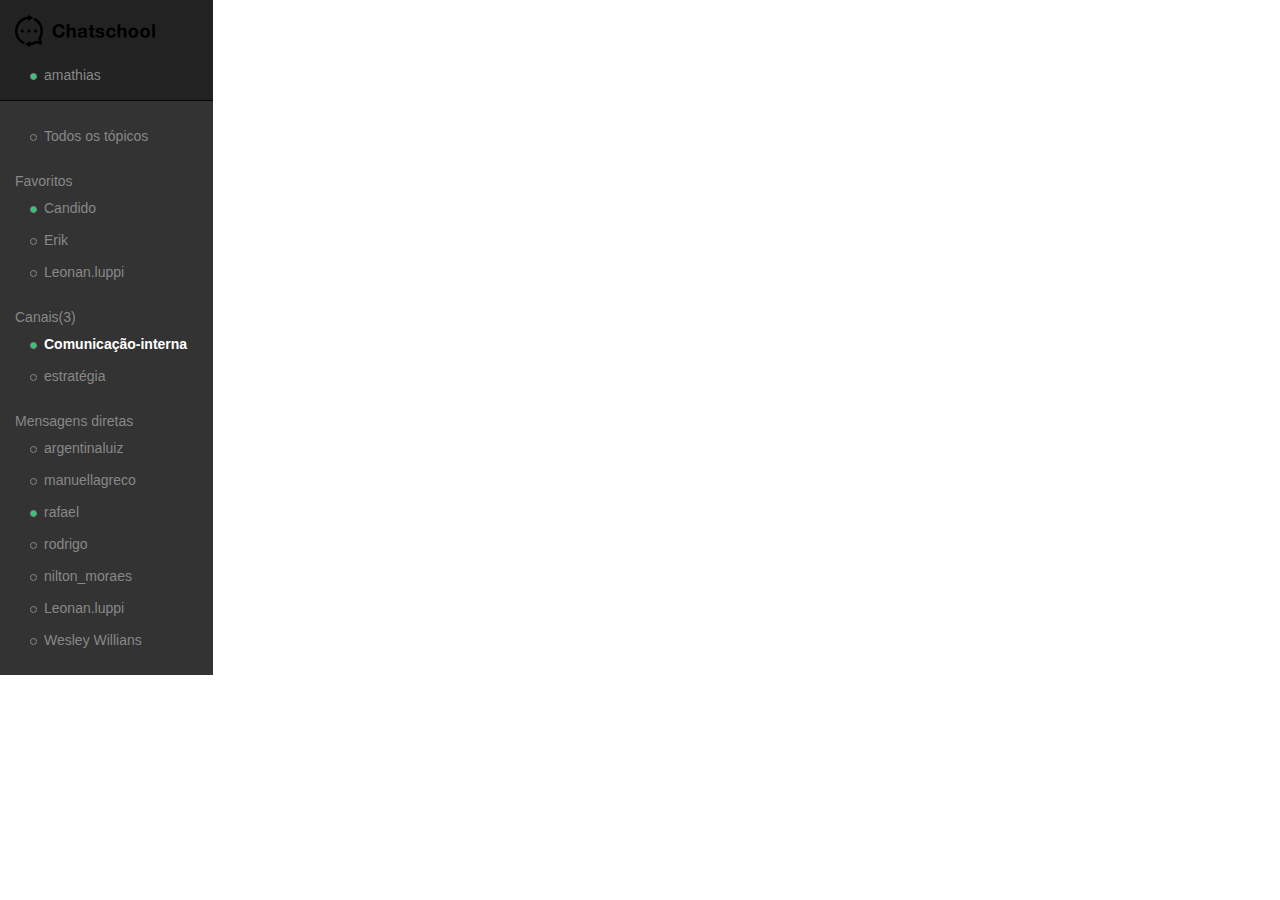
==== bootstrap/index.html @ 99b81c1e "Continuacao" ====
<!DOCTYPE html>
<html lang="pt-br">
<head>
    <meta charset="utf-8">
    <meta http-equiv="X-UA-Compatible" content="IE=edge">
    <meta name="viewport" content="width=device-width, initial-scale=1">
    <!-- The above 3 meta tags *must* come first in the head; any other head content must come *after* these tags -->
    <title>Extreme Designer</title>

    <!-- Bootstrap -->
    <link href="css/bootstrap.min.css" rel="stylesheet">
    <link href="css/styles.css" rel="stylesheet">

    <!-- HTML5 shim and Respond.js for IE8 support of HTML5 elements and media queries -->
    <!-- WARNING: Respond.js doesn't work if you view the page via file:// -->
    <!--[if lt IE 9]>
    <script src="https://oss.maxcdn.com/html5shiv/3.7.3/html5shiv.min.js"></script>
    <script src="https://oss.maxcdn.com/respond/1.4.2/respond.min.js"></script>
    <![endif]-->
</head>
<body>
<div class="container-fluid">
    <div class="row">
        <section id="sidenav" class="col-md-2">
            <div class="navbar navbar-inverse navbar-static-top">
                <div class="container-fluid">
                    <div class="navbar-header">
                        <a href="" class="navbar-brand">
                            <img src="../images/logo-black.png" alt="">
                        </a>
                    </div>
                    <ul id="me" class="nav navbar-nav">
                        <li class="online"><a href="">amathias</a></li>
                    </ul>
                </div>
            </div>

            <ul class="nav nav-pills nav-stacked">
                <li>
                    <a href="">Todos os tópicos</a>
                </li>
            </ul>

            <ul class="nav nav-pills nav-stacked">
                <li class="navbar-header">
                    Favoritos
                </li>
                <li class="online">
                    <a href="">Candido</a>
                    <a href="" class="action">x</a>
                </li>
                <li>
                    <a href="">Erik</a>
                    <a href="" class="action">x</a>
                </li>
                <li>
                    <a href="">Leonan.luppi</a>
                    <a href="" class="action">x</a>
                </li>
            </ul>

            <ul class="nav nav-pills nav-stacked">
                <li class="navbar-header">
                    Canais(3)
                </li>
                <li class="active online">
                    <a href="">Comunicação-interna</a>
                    <a href="" class="action">x</a>
                </li>
                <li>
                    <a href="">estratégia</a>
                </li>
            </ul>

            <ul class="nav nav-pills nav-stacked">
                <li class="navbar-header">
                    Mensagens diretas
                </li>
                <li>
                    <a href="">argentinaluiz</a>
                    <a href="" class="action">x</a>
                </li>
                <li>
                    <a href="">manuellagreco</a>
                    <a href="" class="action">x</a>
                </li>
                <li class="online">
                    <a href="">rafael</a>
                    <a href="" class="action">x</a>
                </li>
                <li>
                    <a href="">rodrigo</a>
                    <a href="" class="action">x</a>
                </li>
                <li>
                    <a href="">nilton_moraes</a>
                    <a href="" class="action">x</a>
                </li>
                <li>
                    <a href="">Leonan.luppi</a>
                    <a href="" class="action">x</a>
                </li>
                <li>
                    <a href="">Wesley Willians</a>
                    <a href="" class="action">x</a>
                </li>
            </ul>
        </section>
    </div>
</div>

<!-- jQuery (necessary for Bootstrap's JavaScript plugins) -->
<script src="https://ajax.googleapis.com/ajax/libs/jquery/1.12.4/jquery.min.js"></script>
<!-- Include all compiled plugins (below), or include individual files as needed -->
<script src="js/bootstrap.min.js"></script>
</body>
</html>
---- bootstrap/css/styles.css ----
#sidenav {
    background-color: #333333;
    color: #888;
    padding-right: 0;
    overflow-y: auto;
}

#sidenav a {
    color: #888;
}

#sidenav .navbar {
    margin-left: -15px;
}

#sidenav .nav-header {
    padding: 10px 15px;
    font-weight: bold;
    margin-top: 20px;
}

#sidenav .nav-pills{
    margin-bottom: 20px;
}

#sidenav .nav-pills>li>a {
    border-radius: 0;
    padding: 5px 15px;
}

#sidenav .nav-pills>li.active>a {
    background-color: transparent;
    color: #fff;
    font-weight: bold;
}
#sidenav .nav-pills>li>a:hover, #sidenav .nav-pills>li>a:focus {
    background-color: #222222;
}


#sidenav .nav>li>a:before{
    content: '';
    display: inline-block;
    border: 1px solid #888888;
    width: 7px;
    height: 7px;
    vertical-align: middle;
    margin-right: 7px;
    border-radius: 100%;
}

#sidenav .nav>li.online>a:before{
    background-color: #2ecc71;
}

#sidenav .nav>li>a.action:before{
    display: none;
}
#sidenav .nav>li{
    position: relative;
}

#sidenav .nav>li>a.action{
    display: none;
    position: absolute;
    top: 5px;
    right: 5px;
    z-index: 99;
    font-weight: bold;
    border: 2px solid #888;
    border-radius: 100%;
    color: #888;
    padding:0 5px;
    font-size: 12px;
    text-align: center;
    height: 20px;
    line-height: 16px;
}

#sidenav .nav>li:hover>a.action{
    display: block;
}





@media (max-width: 990px) {
    #me{
        padding-left: 48px;
        margin-left: 0;
        position: relative;
        left: -49px;
    }

}
@media (min-width: 1720px) {
    #me{
        padding-left: 48px;
        margin-left: 0;
        position: relative;
        left: -49px;
    }

}
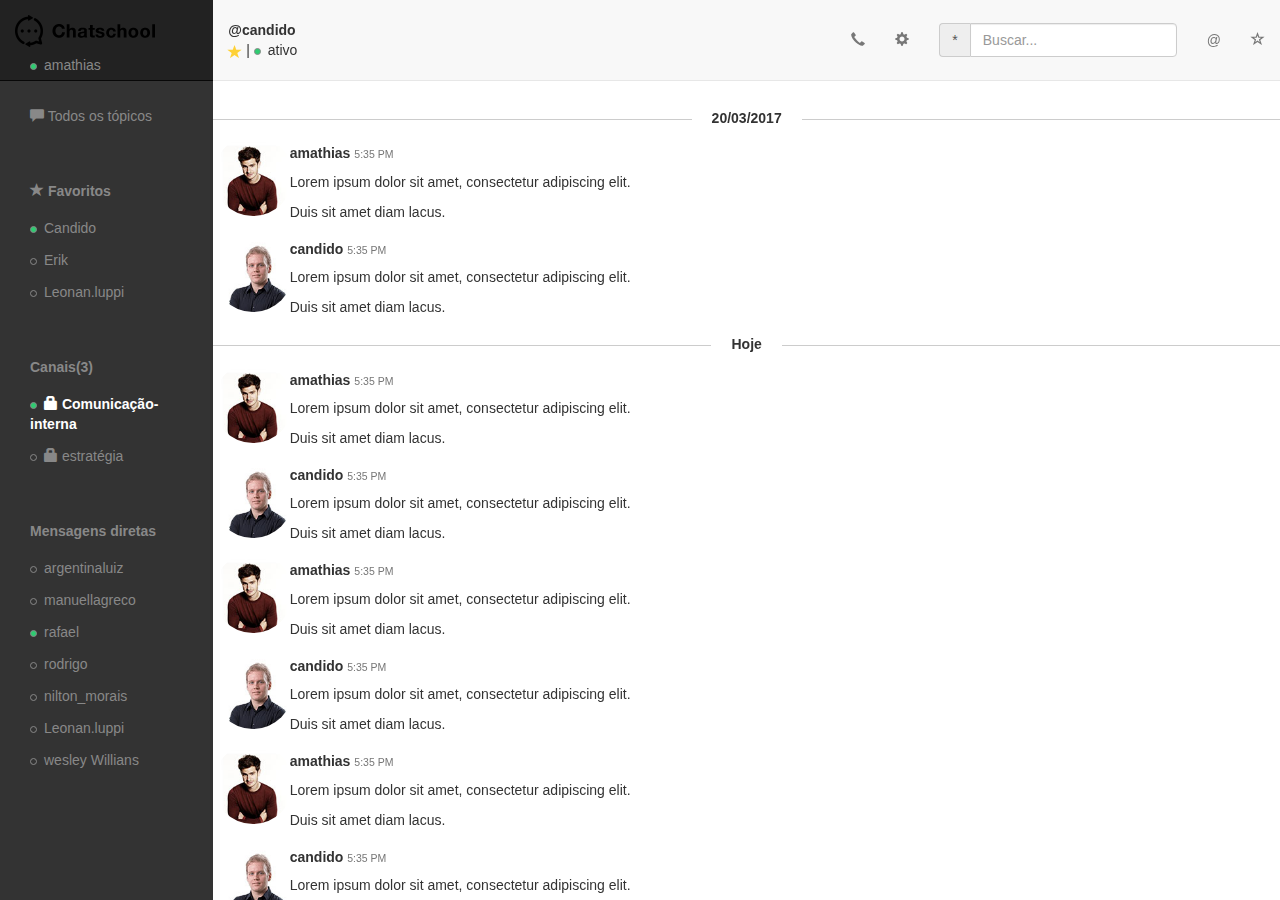
==== commit 33b7ff54: "Continuacao" ====
--- a/bootstrap/index.html
+++ b/bootstrap/index.html
@@ -1,15 +1,16 @@
 <!DOCTYPE html>
 <html lang="pt-br">
 <head>
+    <base href="">
     <meta charset="utf-8">
     <meta http-equiv="X-UA-Compatible" content="IE=edge">
     <meta name="viewport" content="width=device-width, initial-scale=1">
     <!-- The above 3 meta tags *must* come first in the head; any other head content must come *after* these tags -->
-    <title>Extreme Designer</title>
+    <title>chatschool</title>
 
     <!-- Bootstrap -->
     <link href="css/bootstrap.min.css" rel="stylesheet">
-    <link href="css/styles.css" rel="stylesheet">
+    <link rel="stylesheet" href="css/styles.css">
 
     <!-- HTML5 shim and Respond.js for IE8 support of HTML5 elements and media queries -->
     <!-- WARNING: Respond.js doesn't work if you view the page via file:// -->
@@ -19,9 +20,9 @@
     <![endif]-->
 </head>
 <body>
-<div class="container-fluid">
-    <div class="row">
-        <section id="sidenav" class="col-md-2">
+<div class="container-fluid box-100-height">
+    <div class="row box-100-height">
+        <section id="sidenav" class="col-md-2 box-100-height">
             <div class="navbar navbar-inverse navbar-static-top">
                 <div class="container-fluid">
                     <div class="navbar-header">
@@ -36,14 +37,14 @@
             </div>
 
             <ul class="nav nav-pills nav-stacked">
-                <li>
-                    <a href="">Todos os tópicos</a>
+                <li class="no-status">
+                    <a href=""><span class="glyphicon glyphicon-comment"></span> Todos os tópicos</a>
                 </li>
             </ul>
 
             <ul class="nav nav-pills nav-stacked">
-                <li class="navbar-header">
-                    Favoritos
+                <li class="nav-header">
+                    <span class="glyphicon glyphicon-star"></span> Favoritos
                 </li>
                 <li class="online">
                     <a href="">Candido</a>
@@ -60,20 +61,21 @@
             </ul>
 
             <ul class="nav nav-pills nav-stacked">
-                <li class="navbar-header">
+                <li class="nav-header">
                     Canais(3)
                 </li>
-                <li class="active online">
-                    <a href="">Comunicação-interna</a>
-                    <a href="" class="action">x</a>
-                </li>
-                <li>
-                    <a href="">estratégia</a>
+                <li class="online active">
+                    <a href=""><span class="glyphicon glyphicon-lock"></span> Comunicação-interna</a>
+                    <a href="" class="action">x</a>
+                </li>
+                <li>
+                    <a href=""><span class="glyphicon glyphicon-lock"></span> estratégia</a>
+                    <a href="" class="action">x</a>
                 </li>
             </ul>
 
             <ul class="nav nav-pills nav-stacked">
-                <li class="navbar-header">
+                <li class="nav-header">
                     Mensagens diretas
                 </li>
                 <li>
@@ -93,7 +95,7 @@
                     <a href="" class="action">x</a>
                 </li>
                 <li>
-                    <a href="">nilton_moraes</a>
+                    <a href="">nilton_morais</a>
                     <a href="" class="action">x</a>
                 </li>
                 <li>
@@ -101,10 +103,290 @@
                     <a href="" class="action">x</a>
                 </li>
                 <li>
-                    <a href="">Wesley Willians</a>
+                    <a href="">wesley Willians</a>
                     <a href="" class="action">x</a>
                 </li>
             </ul>
+        </section>
+
+        <section id="content" class="col-md-10 box-100-height">
+            <div class="navbar navbar-default navbar-static-top">
+                <div class="container-fluid">
+                    <ul id="chat-title" class="nav navbar-nav">
+                        <li>
+              <span>
+                <a href="" class="title">@candido</a>
+                <a href="" class="favorite"><span class="glyphicon glyphicon-star"></span></a> |
+                <a href="" class="status">ativo</a>
+              </span>
+                        </li>
+                    </ul>
+                    <ul class="nav navbar-nav navbar-right">
+                        <li><a href=""><span class="glyphicon glyphicon-earphone"></span></a></li>
+                        <li><a href=""><span class="glyphicon glyphicon-cog"></span></a></li>
+                        <li>
+                            <form action="" class="navbar-form navbar-left">
+                                <div class="input-group">
+                                    <span class="input-group-addon">*</span>
+                                    <input type="text" class="form-control" placeholder="Buscar...">
+                                </div>
+                            </form>
+                        </li>
+                        <li><a href="">@</a></li>
+                        <li><a href=""><span class="glyphicon glyphicon-star-empty"></span></a></li>
+                    </ul>
+                </div>
+            </div>
+
+            <div class="row">
+                <div class="col-md-12 datetime-separator">
+                    <h5>20/03/2017</h5>
+                </div>
+            </div>
+
+            <div class="row">
+                <div class="col-md-1">
+                    <div class="img-box-round">
+                        <img src="../images/team/team1.jpg" alt="">
+                    </div>
+                </div>
+                <div class="col-md-11">
+                    <div class="row">
+                        <h5>amathias <small>5:35 PM</small></h5>
+                    </div>
+                    <div class="row">
+                        <p>Lorem ipsum dolor sit amet, consectetur adipiscing elit.</p>
+                        <p>Duis sit amet diam lacus.</p>
+                    </div>
+                </div>
+            </div>
+
+            <div class="row">
+                <div class="col-md-1">
+                    <div class="img-box-round">
+                        <img src="../images/team/team2.jpg" alt="">
+                    </div>
+                </div>
+                <div class="col-md-11">
+                    <div class="row">
+                        <h5>candido <small>5:35 PM</small></h5>
+                    </div>
+                    <div class="row">
+                        <p>Lorem ipsum dolor sit amet, consectetur adipiscing elit.</p>
+                        <p>Duis sit amet diam lacus.</p>
+                    </div>
+                </div>
+            </div>
+
+            <div class="row">
+                <div class="col-md-12 datetime-separator">
+                    <h5>Hoje</h5>
+                </div>
+            </div>
+
+            <div class="row">
+                <div class="col-md-1">
+                    <div class="img-box-round">
+                        <img src="../images/team/team1.jpg" alt="">
+                    </div>
+                </div>
+                <div class="col-md-11">
+                    <div class="row">
+                        <h5>amathias <small>5:35 PM</small></h5>
+                    </div>
+                    <div class="row">
+                        <p>Lorem ipsum dolor sit amet, consectetur adipiscing elit.</p>
+                        <p>Duis sit amet diam lacus.</p>
+                    </div>
+                </div>
+            </div>
+
+            <div class="row">
+                <div class="col-md-1">
+                    <div class="img-box-round">
+                        <img src="../images/team/team2.jpg" alt="">
+                    </div>
+                </div>
+                <div class="col-md-11">
+                    <div class="row">
+                        <h5>candido <small>5:35 PM</small></h5>
+                    </div>
+                    <div class="row">
+                        <p>Lorem ipsum dolor sit amet, consectetur adipiscing elit.</p>
+                        <p>Duis sit amet diam lacus.</p>
+                    </div>
+                </div>
+            </div>
+
+            <div class="row">
+                <div class="col-md-1">
+                    <div class="img-box-round">
+                        <img src="../images/team/team1.jpg" alt="">
+                    </div>
+                </div>
+                <div class="col-md-11">
+                    <div class="row">
+                        <h5>amathias <small>5:35 PM</small></h5>
+                    </div>
+                    <div class="row">
+                        <p>Lorem ipsum dolor sit amet, consectetur adipiscing elit.</p>
+                        <p>Duis sit amet diam lacus.</p>
+                    </div>
+                </div>
+            </div>
+
+            <div class="row">
+                <div class="col-md-1">
+                    <div class="img-box-round">
+                        <img src="../images/team/team2.jpg" alt="">
+                    </div>
+                </div>
+                <div class="col-md-11">
+                    <div class="row">
+                        <h5>candido <small>5:35 PM</small></h5>
+                    </div>
+                    <div class="row">
+                        <p>Lorem ipsum dolor sit amet, consectetur adipiscing elit.</p>
+                        <p>Duis sit amet diam lacus.</p>
+                    </div>
+                </div>
+            </div>
+
+            <div class="row">
+                <div class="col-md-1">
+                    <div class="img-box-round">
+                        <img src="../images/team/team1.jpg" alt="">
+                    </div>
+                </div>
+                <div class="col-md-11">
+                    <div class="row">
+                        <h5>amathias <small>5:35 PM</small></h5>
+                    </div>
+                    <div class="row">
+                        <p>Lorem ipsum dolor sit amet, consectetur adipiscing elit.</p>
+                        <p>Duis sit amet diam lacus.</p>
+                    </div>
+                </div>
+            </div>
+
+            <div class="row">
+                <div class="col-md-1">
+                    <div class="img-box-round">
+                        <img src="../images/team/team2.jpg" alt="">
+                    </div>
+                </div>
+                <div class="col-md-11">
+                    <div class="row">
+                        <h5>candido <small>5:35 PM</small></h5>
+                    </div>
+                    <div class="row">
+                        <p>Lorem ipsum dolor sit amet, consectetur adipiscing elit.</p>
+                        <p>Duis sit amet diam lacus.</p>
+                    </div>
+                </div>
+            </div>
+
+            <div class="row">
+                <div class="col-md-1">
+                    <div class="img-box-round">
+                        <img src="../images/team/team1.jpg" alt="">
+                    </div>
+                </div>
+                <div class="col-md-11">
+                    <div class="row">
+                        <h5>amathias <small>5:35 PM</small></h5>
+                    </div>
+                    <div class="row">
+                        <p>Lorem ipsum dolor sit amet, consectetur adipiscing elit.</p>
+                        <p>Duis sit amet diam lacus.</p>
+                    </div>
+                </div>
+            </div>
+
+            <div class="row">
+                <div class="col-md-1">
+                    <div class="img-box-round">
+                        <img src="../images/team/team2.jpg" alt="">
+                    </div>
+                </div>
+                <div class="col-md-11">
+                    <div class="row">
+                        <h5>candido <small>5:35 PM</small></h5>
+                    </div>
+                    <div class="row">
+                        <p>Lorem ipsum dolor sit amet, consectetur adipiscing elit.</p>
+                        <p>Duis sit amet diam lacus.</p>
+                    </div>
+                </div>
+            </div>
+
+            <div class="row">
+                <div class="col-md-1">
+                    <div class="img-box-round">
+                        <img src="../images/team/team1.jpg" alt="">
+                    </div>
+                </div>
+                <div class="col-md-11">
+                    <div class="row">
+                        <h5>amathias <small>5:35 PM</small></h5>
+                    </div>
+                    <div class="row">
+                        <p>Lorem ipsum dolor sit amet, consectetur adipiscing elit.</p>
+                        <p>Duis sit amet diam lacus.</p>
+                    </div>
+                </div>
+            </div>
+
+            <div class="row">
+                <div class="col-md-1">
+                    <div class="img-box-round">
+                        <img src="../images/team/team2.jpg" alt="">
+                    </div>
+                </div>
+                <div class="col-md-11">
+                    <div class="row">
+                        <h5>candido <small>5:35 PM</small></h5>
+                    </div>
+                    <div class="row">
+                        <p>Lorem ipsum dolor sit amet, consectetur adipiscing elit.</p>
+                        <p>Duis sit amet diam lacus.</p>
+                    </div>
+                </div>
+            </div>
+
+            <div class="row">
+                <div class="col-md-1">
+                    <div class="img-box-round">
+                        <img src="../images/team/team1.jpg" alt="">
+                    </div>
+                </div>
+                <div class="col-md-11">
+                    <div class="row">
+                        <h5>amathias <small>5:35 PM</small></h5>
+                    </div>
+                    <div class="row">
+                        <p>Lorem ipsum dolor sit amet, consectetur adipiscing elit.</p>
+                        <p>Duis sit amet diam lacus.</p>
+                    </div>
+                </div>
+            </div>
+
+            <div class="row">
+                <div class="col-md-1">
+                    <div class="img-box-round">
+                        <img src="../images/team/team2.jpg" alt="">
+                    </div>
+                </div>
+                <div class="col-md-11">
+                    <div class="row">
+                        <h5>candido <small>5:35 PM</small></h5>
+                    </div>
+                    <div class="row">
+                        <p>Lorem ipsum dolor sit amet, consectetur adipiscing elit.</p>
+                        <p>Duis sit amet diam lacus.</p>
+                    </div>
+                </div>
+            </div>
         </section>
     </div>
 </div>
--- a/bootstrap/css/styles.css
+++ b/bootstrap/css/styles.css
@@ -1,3 +1,9 @@
+@import "../../css/icons.css";
+html, body, .box-100-height {
+    height: 100%;
+}
+
+
 #sidenav {
     background-color: #333333;
     color: #888;
@@ -38,7 +44,7 @@
 }
 
 
-#sidenav .nav>li>a:before{
+#sidenav .nav>li>a:before,  #chat-title a.status:before{
     content: '';
     display: inline-block;
     border: 1px solid #888888;
@@ -49,7 +55,7 @@
     border-radius: 100%;
 }
 
-#sidenav .nav>li.online>a:before{
+#sidenav .nav>li.online>a:before, #chat-title a.status:before{
     background-color: #2ecc71;
 }
 
@@ -77,13 +83,89 @@
     line-height: 16px;
 }
 
+#sidenav .nav>li.no-status>a:before{
+    display: none;
+}
+
 #sidenav .nav>li:hover>a.action{
     display: block;
 }
+#me li a{
+    padding-top: 5px;
+    padding-bottom: 5px;
+}
+
+#content{
+    overflow-y: auto;
+    overflow-x: hidden;
+    padding: 0;
+}
+#content .navbar-nav>li>a {
+    padding-top: 30px;
+    padding-bottom: 30px;
+}
+#content .navbar-nav>li>.navbar-form {
+    padding-top: 15px;
+    padding-bottom: 15px;
+}
+#chat-title {
+    position: relative;
+    height: 80px;
+}
+
+#chat-title li {
+    position: absolute;
+    top: 50%;
+    left: 0;
+    transform: translate(0, -50%);
+    display: block;
+}
+#chat-title li>span{
+    white-space: nowrap;
+}
+#chat-title .title{
+    display: block;
+    font-weight: bold;
+}
+#chat-title li a{
+    color: #333;
+}
+
+#chat-title li a.favorite span{
+    color: #fed136;
+    vertical-align: middle;
+
+}
+
+#content h5{
+    font-weight: bold;
+}
+#content .datetime-separator {
+    position: relative;
+    text-align: center;
+}
+#content .datetime-separator h5 {
+    display: inline-block;
+    background-color: #fff;
+    padding: 0 20px;
+}
+
+#content .datetime-separator:before {
+    content: '';;
+    display: block;
+    width: 100%;
+    border-bottom: 1px solid #cccccc;
+    position: absolute;
+    top: 50%;
+    z-index: -1;
+}
 
 
+.img-box-round img{
+    width: 80px;
+    height: 80px;
 
-
+}
 
 @media (max-width: 990px) {
     #me{
